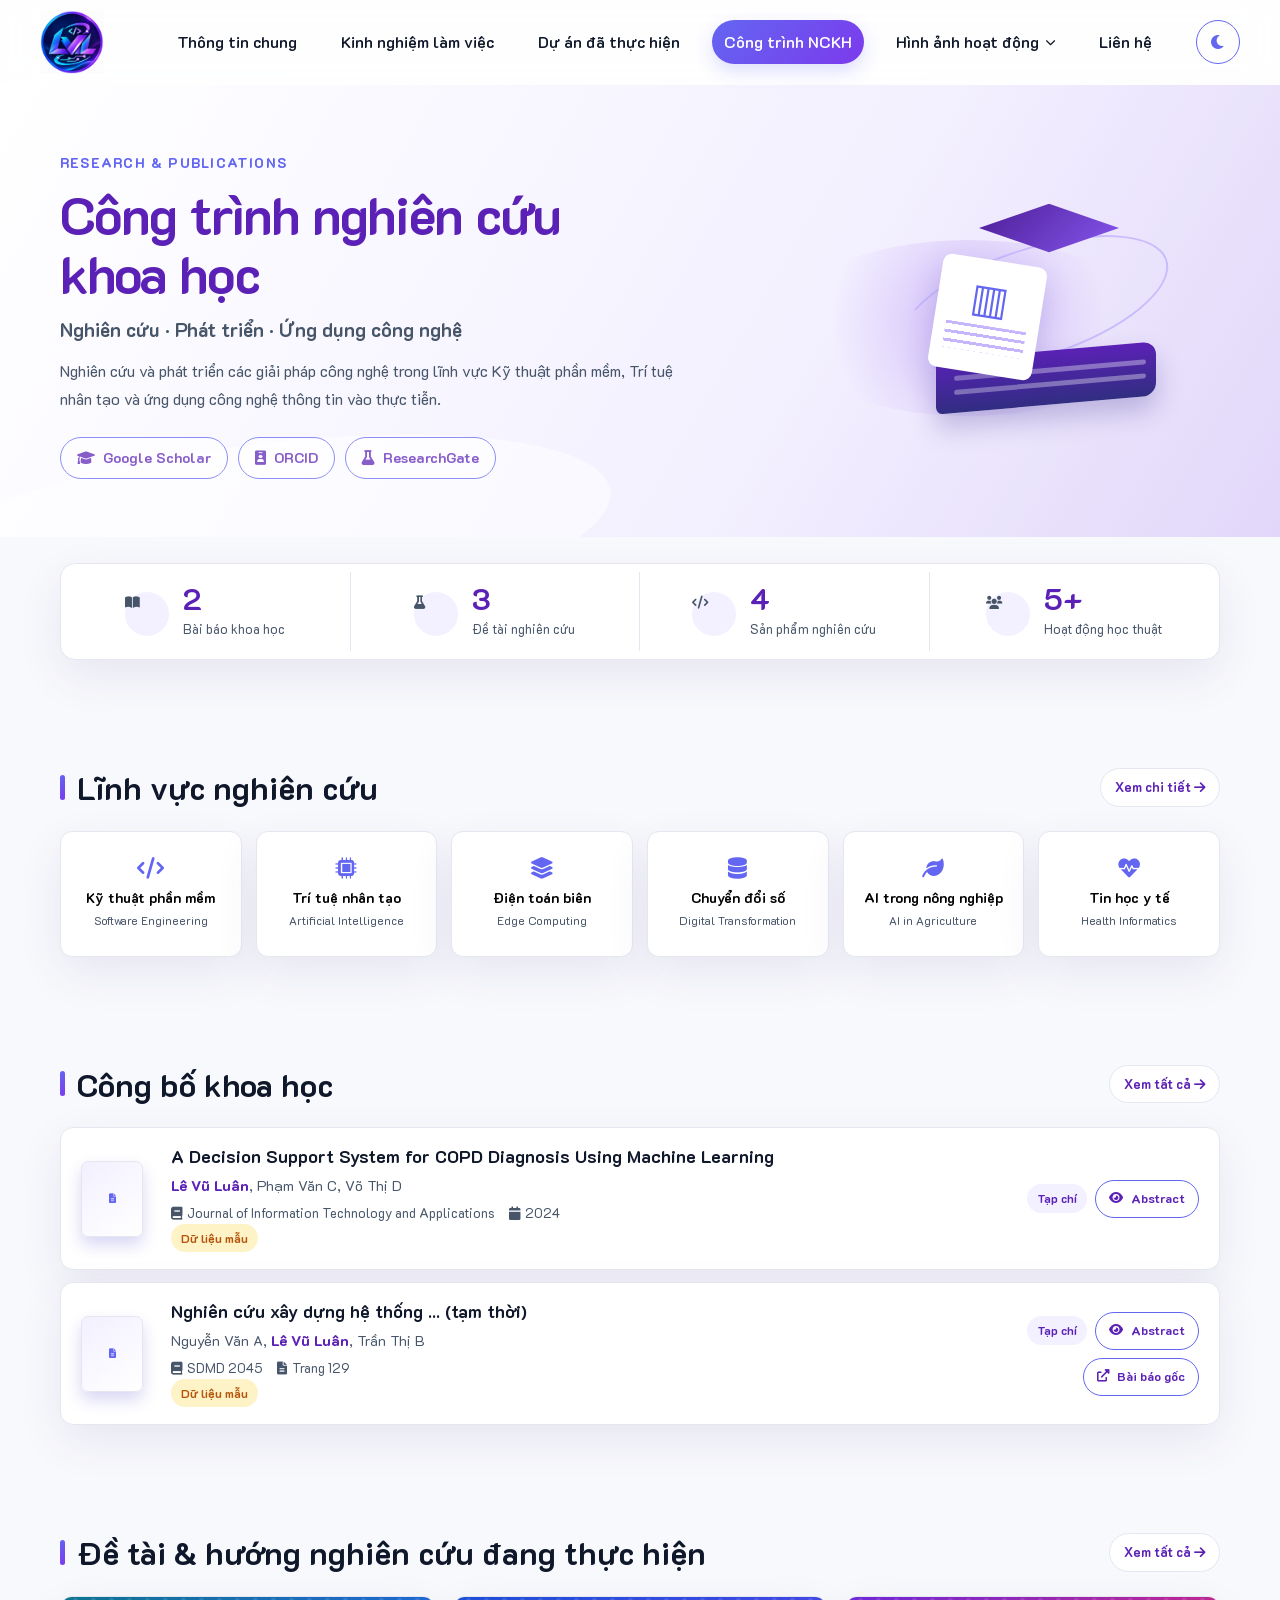
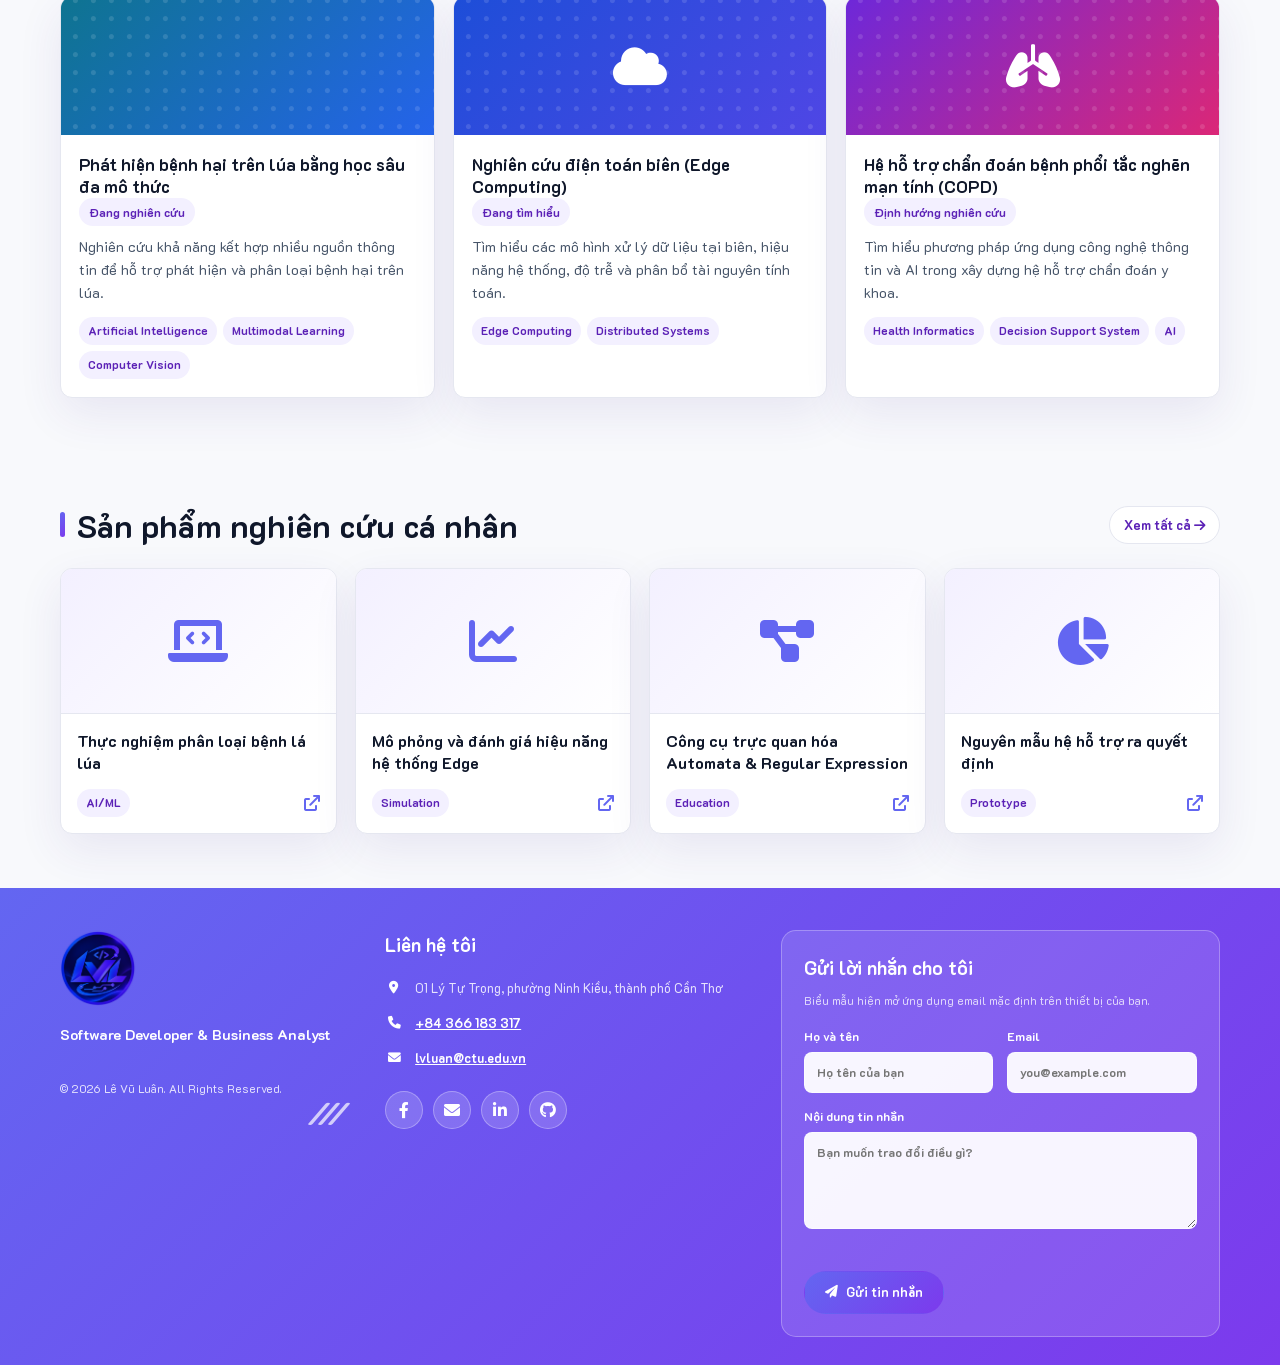
==== research.html @ c4a7fb81 "Add cong trinh NCKH page" ====
<!doctype html>
<html lang="vi">
  <head>
    <meta charset="UTF-8" />
    <meta name="viewport" content="width=device-width, initial-scale=1.0" />
    <meta name="description" content="Giới thiệu các công trình nghiên cứu khoa học, bài báo, đề tài và sản phẩm nghiên cứu cá nhân của Lê Vũ Luân trong lĩnh vực Kỹ thuật phần mềm, Trí tuệ nhân tạo và Công nghệ thông tin." />
    <meta name="theme-color" content="#6366f1" />
    <meta property="og:title" content="Công trình nghiên cứu khoa học | Lê Vũ Luân" />
    <meta property="og:description" content="Research & Publications của Lê Vũ Luân." />
    <meta property="og:type" content="website" />
    <meta property="og:image" content="./assets/img/logo.png" />
    <title>Công trình nghiên cứu khoa học | Lê Vũ Luân</title>
    <link rel="icon" type="image/png" href="./assets/img/logo.png" />
    <link rel="preconnect" href="https://cdnjs.cloudflare.com" />
    <link href="https://cdnjs.cloudflare.com/ajax/libs/font-awesome/6.0.0/css/all.min.css" rel="stylesheet" />
    <link rel="stylesheet" href="./assets/css/style.css" />
    <link rel="stylesheet" href="./assets/css/research.css" />
    <script>try{const t=localStorage.getItem('portfolio-theme');if(t)document.documentElement.dataset.theme=t;}catch(e){}</script>
  </head>
  <body class="research-page">
    <header class="site-header" id="siteHeader">
      <nav class="nav-container" aria-label="Điều hướng chính">
        <a class="brand" href="./index.html#home" aria-label="Về trang chủ"><img class="brand-logo" src="./assets/img/logo.png" alt="Lê Vũ Luân" /></a>
        <button class="nav-toggle" id="navToggle" type="button" aria-label="Mở menu" aria-expanded="false" aria-controls="navLinks"><span></span><span></span><span></span></button>
        <ul class="nav-links" id="navLinks">
          <li><a href="./index.html#about">Thông tin chung</a></li>
          <li><a href="./index.html#experience">Kinh nghiệm làm việc</a></li>
          <li><a href="./index.html#projects">Dự án đã thực hiện</a></li>
          <li><a class="active" href="./research.html" aria-current="page">Công trình NCKH</a></li>
          <li class="nav-dropdown"><button class="dropdown-toggle" id="dropdownToggle" type="button" aria-expanded="false" aria-haspopup="true">Hình ảnh hoạt động <i class="fas fa-chevron-down" aria-hidden="true"></i></button><ul class="dropdown-menu" aria-label="Nhóm hình ảnh"><li><a href="./index.html#activities">Công việc</a></li><li><a href="./index.html#activities">Hoạt động khác</a></li></ul></li>
          <li><a href="./index.html#contact">Liên hệ</a></li>
        </ul>
        <button class="theme-toggle" id="themeToggle" type="button" aria-label="Chuyển sang giao diện tối" aria-pressed="false"><i class="fas fa-moon" aria-hidden="true"></i></button>
      </nav>
    </header>

    <main class="research-main">
      <section class="research-hero" aria-labelledby="research-title"><div class="container research-hero-grid"><div class="research-hero-copy research-reveal"><p class="research-eyebrow">RESEARCH &amp; PUBLICATIONS</p><h1 id="research-title">Công trình nghiên cứu khoa học</h1><p class="research-subtitle">Nghiên cứu · Phát triển · Ứng dụng công nghệ</p><p class="research-intro">Nghiên cứu và phát triển các giải pháp công nghệ trong lĩnh vực Kỹ thuật phần mềm, Trí tuệ nhân tạo và ứng dụng công nghệ thông tin vào thực tiễn.</p><div class="academic-links" id="academicLinks" aria-label="Hồ sơ học thuật"></div></div><div class="research-hero-art research-reveal" aria-label="Minh họa nghiên cứu khoa học"><div class="academic-art" aria-hidden="true"><span class="art-glow"></span><span class="art-cap"></span><span class="art-book"></span><span class="art-paper"></span></div></div></div></section>

      <section class="research-section compact" aria-label="Thống kê nghiên cứu"><div class="container"><div class="research-stats" id="researchStats"></div></div></section>

      <section class="research-section" aria-labelledby="interests-title"><div class="container"><div class="research-section-heading"><h2 id="interests-title">Lĩnh vực nghiên cứu</h2><button class="section-action" type="button" data-open-interests>Xem chi tiết <i class="fas fa-arrow-right" aria-hidden="true"></i></button></div><div class="interest-grid" id="interestGrid"></div></div></section>

      <section class="research-section" aria-labelledby="publications-title"><div class="container"><div class="research-section-heading"><h2 id="publications-title">Công bố khoa học</h2><span class="section-action">Xem tất cả <i class="fas fa-arrow-right" aria-hidden="true"></i></span></div><div class="publication-list" id="publicationList"></div></div></section>

      <section class="research-section" aria-labelledby="research-projects-title"><div class="container"><div class="research-section-heading"><h2 id="research-projects-title">Đề tài &amp; hướng nghiên cứu đang thực hiện</h2><span class="section-action">Xem tất cả <i class="fas fa-arrow-right" aria-hidden="true"></i></span></div><div class="research-project-grid" id="researchProjectGrid"></div></div></section>

      <section class="research-section" aria-labelledby="research-products-title"><div class="container"><div class="research-section-heading"><h2 id="research-products-title">Sản phẩm nghiên cứu cá nhân</h2><span class="section-action">Xem tất cả <i class="fas fa-arrow-right" aria-hidden="true"></i></span></div><div class="research-product-grid" id="researchProductGrid"></div></div></section>
    </main>

    <footer class="site-footer research-footer" id="contact" aria-labelledby="contact-title"><div class="container"><div class="footer-grid"><div class="footer-brand-column"><a class="brand brand-footer" href="./index.html#home" aria-label="Về trang chủ"><img class="brand-logo" src="./assets/img/logo.png" alt="Lê Vũ Luân" /></a><p class="footer-intro">Software Developer &amp; Business Analyst</p><p class="footer-copy">© <span id="currentYear"></span> Lê Vũ Luân. All Rights Reserved.</p><span class="footer-mark" aria-hidden="true">///</span></div><div class="footer-contact-column"><h2 id="contact-title">Liên hệ tôi</h2><div class="contact-line"><i class="fas fa-location-dot" aria-hidden="true"></i><span>01 Lý Tự Trọng, phường Ninh Kiều, thành phố Cần Thơ</span></div><div class="contact-line"><i class="fas fa-phone" aria-hidden="true"></i><a href="tel:+84366183317">+84 366 183 317</a></div><div class="contact-line"><i class="fas fa-envelope" aria-hidden="true"></i><a href="mailto:lvluan@ctu.edu.vn">lvluan@ctu.edu.vn</a></div><div class="social-links" aria-label="Mạng xã hội"><a href="https://www.facebook.com/vuluan652024" class="social-link" target="_blank" rel="noopener noreferrer" aria-label="Facebook"><i class="fab fa-facebook-f" aria-hidden="true"></i></a><a href="mailto:lvluan@ctu.edu.vn" class="social-link" aria-label="Email"><i class="fas fa-envelope" aria-hidden="true"></i></a><a href="https://www.linkedin.com/in/ken-l-ab175b185/" class="social-link" target="_blank" rel="noopener noreferrer" aria-label="LinkedIn"><i class="fab fa-linkedin-in" aria-hidden="true"></i></a><a href="https://github.com/LVLuan6594" class="social-link" target="_blank" rel="noopener noreferrer" aria-label="GitHub"><i class="fab fa-github" aria-hidden="true"></i></a></div></div><form class="contact-form footer-form" id="contactForm" novalidate><h2>Gửi lời nhắn cho tôi</h2><p class="form-note">Biểu mẫu hiện mở ứng dụng email mặc định trên thiết bị của bạn.</p><div class="form-grid"><label><span>Họ và tên</span><input type="text" id="name" name="name" autocomplete="name" required placeholder="Họ tên của bạn" /></label><label><span>Email</span><input type="email" id="email" name="email" autocomplete="email" required placeholder="you@example.com" /></label></div><label><span>Nội dung tin nhắn</span><textarea id="message" name="message" rows="4" required placeholder="Bạn muốn trao đổi điều gì?"></textarea></label><p class="form-error" id="formError" role="alert" aria-live="polite"></p><button class="button button-primary" type="submit"><i class="fas fa-paper-plane" aria-hidden="true"></i> Gửi tin nhắn</button></form></div></div></footer>
    <button class="back-to-top" id="backToTop" type="button" aria-label="Về đầu trang"><i class="fas fa-arrow-up" aria-hidden="true"></i></button>
    <div class="research-modal" id="researchModal" role="dialog" aria-modal="true" aria-labelledby="modalTitle" aria-hidden="true"><div class="research-modal-dialog"><button class="research-modal-close" id="modalClose" type="button" aria-label="Đóng"><i class="fas fa-xmark" aria-hidden="true"></i></button><h2 id="modalTitle"></h2><div class="research-modal-content" id="modalContent"></div></div></div>
    <script src="./assets/javascript/research-data.js"></script>
    <script src="./assets/javascript/research.js"></script>
  </body>
</html>
---- assets/css/style.css ----
@import url('https://fonts.googleapis.com/css2?family=K2D:wght@400;500;600;700;800&display=swap');
:root{--primary:#6366f1;--purple:#7c3aed;--deep:#5b21b6;--text:#0f172a;--muted:#475569;--bg:#f8f9fc;--surface:#fff;--soft:#f3f0ff;--border:#e5e7f0;--gradient:linear-gradient(135deg,#6366f1 0%,#7c3aed 100%);--shadow:0 16px 45px rgba(63,48,145,.09);--header-bg:rgba(255,255,255,.86)}
[data-theme=dark]{--text:#eef2ff;--muted:#cbd5e1;--bg:#0f172a;--surface:#17213b;--soft:#242252;--border:#334155;--header-bg:rgba(15,23,42,.9);--shadow:0 16px 45px rgba(0,0,0,.24)}
*{box-sizing:border-box;margin:0;padding:0}html{scroll-behavior:smooth}body{font-family:'K2D','Segoe UI',sans-serif;background:var(--bg);color:var(--text);line-height:1.55;overflow-x:hidden;transition:background .3s,color .3s}body.no-scroll{overflow:hidden}a{color:inherit}button,input,textarea{font:inherit}button{cursor:pointer}img{max-width:100%;display:block}.container{width:min(1160px,calc(100% - 48px));margin:auto}.section-shell{padding:66px 0;position:relative}.site-header{position:fixed;inset:0 0 auto;z-index:1000;background:var(--header-bg);backdrop-filter:blur(16px);border-bottom:1px solid transparent;transition:.3s}.site-header.is-scrolled{box-shadow:0 8px 28px rgba(37,31,96,.1);border-color:var(--border)}.nav-container{height:72px;width:min(1280px,calc(100% - 48px));margin:auto;display:flex;align-items:center;justify-content:space-between}.brand{display:flex;align-items:center;gap:9px;text-decoration:none;color:var(--deep);font-weight:800;white-space:nowrap}.brand-mark{display:flex;gap:3px;transform:skew(-26deg)}.brand-mark i{display:block;width:7px;height:18px;background:var(--gradient);border-radius:2px}.brand-mark i:nth-child(2){height:15px}.brand-mark i:nth-child(3){height:12px}.nav-links{display:flex;align-items:center;gap:8px;list-style:none}.nav-links a,.dropdown-toggle{display:inline-flex;align-items:center;gap:7px;border:0;background:transparent;color:var(--text);text-decoration:none;font-size:.78rem;font-weight:600;padding:10px 13px;border-radius:999px;transition:.25s}.nav-links a:hover,.nav-links a.active,.dropdown-toggle:hover,.nav-dropdown.is-open .dropdown-toggle{color:#fff;background:var(--gradient);box-shadow:0 7px 18px rgba(99,102,241,.22)}.dropdown-toggle i{font-size:.65rem;transition:transform .25s}.nav-dropdown{position:relative}.nav-dropdown.is-open .dropdown-toggle i{transform:rotate(180deg)}.dropdown-menu{position:absolute;right:0;top:calc(100% + 10px);min-width:190px;padding:8px;list-style:none;background:var(--surface);border:1px solid var(--border);border-radius:14px;box-shadow:var(--shadow);opacity:0;visibility:hidden;transform:translateY(-6px);transition:.2s}.nav-dropdown.is-open .dropdown-menu{opacity:1;visibility:visible;transform:none}.dropdown-menu button{width:100%;border:0;background:transparent;color:var(--text);padding:9px 10px;text-align:left;border-radius:9px;font-size:.8rem}.dropdown-menu button:hover{background:var(--soft);color:var(--deep)}.dropdown-menu i{width:18px;color:var(--primary)}.theme-toggle,.nav-toggle{border:0;background:transparent;color:var(--primary)}.theme-toggle{width:34px;height:34px;border:1px solid var(--primary);border-radius:50%;margin-left:8px}.nav-toggle{display:none;width:42px;height:42px}.nav-toggle span{display:block;width:24px;height:2px;background:var(--primary);margin:5px auto;border-radius:4px}
.scroll-progress{position:fixed;top:0;left:0;height:3px;width:0;background:var(--gradient);z-index:1100}.hero{min-height:650px;padding-top:150px;padding-bottom:85px;overflow:hidden;background:linear-gradient(180deg,var(--surface),var(--bg))}.hero:after{content:'';position:absolute;left:-5%;bottom:-110px;width:65%;height:200px;background:var(--soft);border-radius:50%;transform:rotate(-7deg);opacity:.75}.hero-grid{display:grid;grid-template-columns:1.15fr .9fr 1fr;gap:38px;align-items:center;position:relative;z-index:1}.eyebrow{color:var(--primary);font-size:.72rem;letter-spacing:.1em;font-weight:800;margin-bottom:12px}.hero h1{font-size:clamp(2.5rem,5vw,4.2rem);line-height:1.05;letter-spacing:-.04em;background:var(--gradient);-webkit-background-clip:text;background-clip:text;color:transparent}.hero-role{font-size:clamp(1.15rem,2vw,1.55rem);font-weight:700;margin:12px 0 13px}.hero-role span{color:var(--primary)}.hero-description{color:var(--muted);max-width:490px;font-size:.96rem}.hero-actions{display:flex;gap:12px;flex-wrap:wrap;margin-top:25px}.button{display:inline-flex;align-items:center;justify-content:center;gap:8px;border:1px solid transparent;border-radius:999px;padding:11px 20px;text-decoration:none;font-weight:700;font-size:.8rem;transition:.25s}.button:hover{transform:translateY(-2px);box-shadow:0 10px 24px rgba(99,102,241,.2)}.button-primary{background:var(--gradient);color:#fff}.button-secondary{background:var(--surface);border-color:var(--primary);color:var(--deep)}.button-small{padding:8px 15px;font-size:.75rem}.hero-portrait{width:300px;height:300px;justify-self:center;position:relative;display:grid;place-items:center}.profile-img{width:235px;height:235px;border-radius:50%;object-fit:cover;border:6px solid var(--surface);box-shadow:0 0 0 3px var(--primary),0 0 0 11px rgba(124,58,237,.18),0 22px 40px rgba(70,49,173,.2);position:relative;z-index:2}.portrait-orbit{position:absolute;border:1px solid var(--primary);border-radius:50%;transform:rotate(-25deg)}.orbit-one{width:280px;height:225px}.orbit-two{width:322px;height:280px;border-color:rgba(124,58,237,.35);transform:rotate(28deg)}.portrait-dot{position:absolute;width:8px;height:8px;background:var(--primary);border-radius:50%;z-index:3}.dot-one{top:23px;left:53px}.dot-two{right:19px;bottom:61px;background:var(--purple)}.hero-focus{padding-left:12px}.check-list{list-style:none;display:grid;gap:12px}.check-list li{font-size:.88rem;font-weight:600;display:flex;align-items:center;gap:11px}.check-list li:before{content:'✓';display:grid;place-items:center;width:18px;height:18px;border-radius:50%;background:var(--soft);color:var(--primary);font-weight:800}.hero-decoration{position:absolute;border-radius:50%;background:radial-gradient(var(--primary) 1px,transparent 2px);background-size:10px 10px;opacity:.25;width:80px;height:80px}.hero-decoration-one{right:7%;top:135px}.hero-decoration-two{left:3%;bottom:90px;width:56px;height:56px}
.section-heading{display:flex;align-items:center;gap:12px;margin-bottom:28px}.section-heading h2{font-size:clamp(1.45rem,3vw,2rem);line-height:1.15;color:var(--deep);white-space:nowrap}.section-icon{display:grid;place-items:center;flex:none;width:32px;height:32px;border-radius:9px;background:var(--gradient);color:#fff}.heading-line{height:1px;background:linear-gradient(90deg,var(--primary),transparent);flex:1;margin-left:4px}.about-grid{display:grid;grid-template-columns:.9fr 1.4fr;gap:46px;align-items:center}.about-copy{color:var(--muted);font-size:.9rem}.about-copy p:first-child{text-align:justify}.update-note{color:var(--muted);font-size:.75rem;margin-top:16px}.update-note i{color:var(--primary);margin-right:5px}.info-cards{display:grid;grid-template-columns:repeat(4,1fr);gap:12px}.info-card{min-height:160px;padding:21px 12px;text-align:center;background:var(--surface);border:1px solid var(--border);border-radius:13px;box-shadow:var(--shadow);transition:.25s}.info-card:hover,.project-card:hover{transform:translateY(-5px);box-shadow:0 20px 40px rgba(69,55,159,.15)}.info-card>i{color:var(--primary);font-size:1.5rem;margin-bottom:10px}.info-card h3{font-size:.88rem;margin-bottom:8px}.info-card p{font-size:.72rem;color:var(--muted);line-height:1.55}.info-card small{font-size:.68rem}
.experience-list{position:relative;display:grid;gap:20px}.experience-list:before{content:'';position:absolute;left:calc(28% + 15px);top:16px;bottom:16px;width:2px;background:var(--gradient)}.experience-item{display:grid;grid-template-columns:28% 32px 1fr;align-items:start;gap:0;position:relative}.experience-item time{font-size:.78rem;font-weight:800;color:var(--primary);padding-top:15px;text-align:right;padding-right:23px}.timeline-dot{width:14px;height:14px;background:var(--gradient);border:3px solid var(--surface);outline:2px solid var(--primary);border-radius:50%;margin:14px auto;z-index:1}.experience-card{background:var(--surface);border:1px solid var(--border);border-radius:13px;padding:16px 20px;box-shadow:var(--shadow)}.experience-card h3{font-size:1rem;margin-bottom:3px}.role-label{color:var(--primary);font-size:.75rem;font-style:italic;margin-bottom:8px}.experience-card ul{padding-left:18px;color:var(--muted);font-size:.78rem}.experience-card li+li{margin-top:3px}
.projects-grid{display:grid;grid-template-columns:repeat(3,1fr);gap:20px}.project-card{display:flex;flex-direction:column;background:var(--surface);border:1px solid var(--border);border-radius:14px;overflow:hidden;box-shadow:var(--shadow);transition:.25s}.project-visual{height:145px;display:flex;align-items:center;justify-content:center;gap:10px;color:#fff;font-weight:800;font-size:1.15rem;position:relative;overflow:hidden}.project-visual:after{content:'';position:absolute;inset:0;background:repeating-linear-gradient(135deg,transparent 0 16px,rgba(255,255,255,.1) 17px 18px)}.project-visual i,.project-visual span{z-index:1}.project-visual i{font-size:2.2rem}.visual-a{background:linear-gradient(120deg,#0e7490,#2563eb)}.visual-b{background:linear-gradient(120deg,#1d4ed8,#7c3aed)}.visual-c{background:linear-gradient(120deg,#3f6212,#16a34a)}.project-body{padding:16px;display:flex;flex-direction:column;flex:1}.project-status{font-size:.58rem;color:var(--primary);font-weight:800;letter-spacing:.05em}.project-body h3{font-size:1rem;margin:5px 0}.project-body p{font-size:.76rem;color:var(--muted);min-height:58px}.tags{display:flex;flex-wrap:wrap;gap:6px;margin:12px 0}.tags span{background:var(--soft);color:var(--deep);border-radius:999px;padding:4px 9px;font-size:.63rem;font-weight:700}.project-actions{margin-top:auto}.project-actions:empty{display:none}
.gallery-tabs{display:flex;justify-content:center;gap:10px;margin-bottom:24px}.gallery-tab{border:1px solid var(--border);border-radius:999px;background:var(--surface);color:var(--deep);font-size:.78rem;font-weight:700;padding:9px 24px;transition:.25s}.gallery-tab.is-active{background:var(--gradient);color:#fff;border-color:transparent;box-shadow:0 8px 18px rgba(99,102,241,.2)}.gallery-panel{position:relative;overflow:hidden;padding:0 40px}.gallery-track{display:grid;grid-template-columns:repeat(3,1fr);gap:16px;transition:transform .35s}.gallery-card{padding:0;overflow:hidden;border:1px solid var(--border);background:var(--surface);border-radius:13px;box-shadow:var(--shadow);text-align:left;position:relative}.gallery-card img{width:100%;height:195px;object-fit:cover;transition:.3s}.gallery-card:hover img{transform:scale(1.04)}.gallery-card span{display:block;padding:8px 11px;color:var(--muted);font-size:.68rem}.gallery-arrow,.lightbox-prev,.lightbox-next{position:absolute;width:34px;height:34px;border:1px solid var(--border);border-radius:50%;background:var(--surface);color:var(--primary);box-shadow:var(--shadow);z-index:2}.gallery-arrow:disabled{opacity:.35;cursor:not-allowed}.gallery-prev{left:0;top:calc(50% - 17px)}.gallery-next{right:0;top:calc(50% - 17px)}.gallery-empty{grid-column:1/-1;text-align:center;padding:46px 15px;background:var(--surface);border:1px dashed var(--border);border-radius:14px;color:var(--muted)}.gallery-empty i{font-size:2rem;color:var(--primary);margin-bottom:8px}.gallery-empty p{font-weight:700}.gallery-note{text-align:center}
.contact-grid{display:grid;grid-template-columns:1fr 1.1fr;gap:30px}.contact-info,.contact-form{padding:25px;border:1px solid var(--border);border-radius:15px;background:var(--surface);box-shadow:var(--shadow)}.contact-info{background:linear-gradient(135deg,var(--surface),var(--soft))}.contact-info h3,.contact-form h3{font-size:1.1rem;margin-bottom:18px}.contact-line{display:flex;align-items:flex-start;gap:12px;color:var(--muted);font-size:.8rem;margin:14px 0}.contact-line i{color:var(--primary);width:18px;text-align:center;margin-top:3px}.contact-line a{color:var(--deep);font-weight:700}.social-links{display:flex;gap:10px;margin-top:24px}.social-link{display:grid;place-items:center;width:38px;height:38px;border-radius:50%;background:var(--gradient);color:#fff;text-decoration:none;transition:.25s}.social-link:hover{transform:translateY(-3px)}.form-note{color:var(--muted);font-size:.72rem;margin-top:-10px;margin-bottom:17px}.form-grid{display:grid;grid-template-columns:1fr 1fr;gap:14px}.contact-form label{display:block;color:var(--text);font-size:.76rem;font-weight:700;margin-bottom:14px}.contact-form label span{display:block;margin-bottom:6px}.contact-form input,.contact-form textarea{width:100%;border:1px solid var(--border);background:var(--bg);color:var(--text);border-radius:8px;padding:10px 12px;outline:none;resize:vertical}.contact-form input:focus,.contact-form textarea:focus{border-color:var(--primary);box-shadow:0 0 0 3px rgba(99,102,241,.12)}.form-error{min-height:20px;color:#dc2626;font-size:.72rem;margin-bottom:3px}.site-footer{background:var(--gradient);color:#fff;padding:18px 0}.footer-content{display:flex;align-items:center;justify-content:space-between;gap:18px;font-size:.72rem}.brand-footer{color:#fff}.brand-footer .brand-mark i{background:#fff}.footer-mark{font-size:1.8rem;font-weight:800;letter-spacing:-7px;transform:skew(-20deg);opacity:.7}.back-to-top{position:fixed;right:22px;bottom:22px;width:42px;height:42px;border:0;border-radius:50%;background:var(--gradient);color:#fff;box-shadow:var(--shadow);opacity:0;visibility:hidden;transform:translateY(10px);transition:.25s;z-index:800}.back-to-top.is-visible{opacity:1;visibility:visible;transform:none}
.loading-screen{position:fixed;inset:0;display:grid;place-items:center;background:var(--gradient);color:#fff;z-index:2000;transition:opacity .45s,visibility .45s}.loading-screen span{font-size:1.6rem;font-weight:800;letter-spacing:.12em;animation:pulse 1.2s infinite}.loading-screen.is-hidden{opacity:0;visibility:hidden}.lightbox{position:fixed;inset:0;z-index:1500;background:rgba(6,10,25,.88);display:grid;place-items:center;padding:35px}.lightbox[hidden]{display:none}.lightbox figure{max-width:min(900px,90vw);max-height:90vh;text-align:center}.lightbox img{max-height:78vh;width:auto;border-radius:10px;box-shadow:0 18px 55px #000}.lightbox figcaption{color:#fff;font-size:.8rem;padding-top:12px}.lightbox-close,.lightbox-prev,.lightbox-next{position:fixed;background:rgba(255,255,255,.13);border-color:rgba(255,255,255,.3);color:#fff}.lightbox-close{right:24px;top:20px;width:42px;height:42px;border-radius:50%}.lightbox-prev{left:24px;top:50%}.lightbox-next{right:24px;top:50%}
.reveal{opacity:0;transform:translateY(18px);transition:opacity .65s,transform .65s}.reveal.is-visible{opacity:1;transform:none}.reveal-delay{transition-delay:.12s}.reveal-delay-two{transition-delay:.22s}@keyframes pulse{50%{opacity:.45}}
@media(max-width:1000px){.nav-links a,.dropdown-toggle{font-size:.68rem;padding:8px}.hero-grid{grid-template-columns:1fr 1fr}.hero-focus{grid-column:1/-1;justify-self:center}.hero-portrait{grid-column:2;grid-row:1/3}.hero-copy{grid-column:1}.about-grid{gap:25px}.info-cards{grid-template-columns:repeat(2,1fr)}}
@media(max-width:760px){.container,.nav-container{width:min(100% - 32px,560px)}.section-shell{padding:48px 0}.nav-container{height:64px}.nav-toggle{display:block}.nav-links{position:absolute;top:64px;left:16px;right:16px;display:none;align-items:stretch;flex-direction:column;gap:4px;padding:12px;background:var(--surface);border:1px solid var(--border);border-radius:14px;box-shadow:var(--shadow)}.nav-links.is-open{display:flex}.nav-links a,.dropdown-toggle{width:100%;justify-content:space-between;padding:12px 14px}.theme-toggle{align-self:flex-start;margin:5px 0 2px 10px}.dropdown-menu{position:static;display:none;margin:3px 0 5px;box-shadow:none}.nav-dropdown.is-open .dropdown-menu{display:block}.hero{min-height:auto;padding-top:112px;padding-bottom:64px}.hero-grid{display:flex;flex-direction:column;gap:30px;text-align:left}.hero-copy{order:1}.hero-portrait{order:2;width:250px;height:250px}.hero-focus{order:3;align-self:stretch;padding-left:0}.profile-img{width:190px;height:190px}.orbit-one{width:225px;height:180px}.orbit-two{width:255px;height:220px}.hero-actions{justify-content:flex-start}.about-grid,.contact-grid{grid-template-columns:1fr}.about-copy p:first-child{text-align:left}.section-heading{gap:8px}.section-heading h2{white-space:normal}.experience-list:before{left:8px}.experience-item{grid-template-columns:25px 1fr;gap:12px}.experience-item time{grid-column:2;grid-row:1;text-align:left;padding:0;font-size:.75rem}.timeline-dot{grid-column:1;grid-row:1/3;margin:5px 0 0;width:16px;height:16px}.experience-card{grid-column:2;grid-row:2}.projects-grid{grid-template-columns:1fr}.gallery-panel{padding:0 30px}.gallery-track{grid-template-columns:1fr}.gallery-card{display:none}.gallery-card.is-current{display:block}.gallery-card img{height:215px}.form-grid{grid-template-columns:1fr}.footer-content{flex-direction:column;text-align:center;gap:8px}.footer-mark{display:none}.back-to-top{right:15px;bottom:15px}}
@media(max-width:390px){.hero h1{font-size:2.35rem}.hero-actions .button{width:100%}.info-cards{gap:8px}.info-card{min-height:145px;padding:16px 8px}.gallery-tabs{gap:5px}.gallery-tab{padding:8px 12px;font-size:.69rem}}
@media(prefers-reduced-motion:reduce){*,*:before,*:after{scroll-behavior:auto!important;animation-duration:.01ms!important;transition-duration:.01ms!important}.reveal{opacity:1;transform:none}}
.brand-logo{display:block;width:56px;height:56px;object-fit:contain}
.brand-footer .brand-logo{filter:none;mix-blend-mode:multiply;border-radius:50%}
.brand-footer{align-self:flex-start}
.site-footer{padding:42px 0 28px;background:var(--gradient);color:#fff}
.project-image-preview img{position:absolute;inset:0;width:100%;height:100%;object-fit:cover}.project-image-preview:before{content:'';position:absolute;inset:0;background:linear-gradient(90deg,rgba(15,23,42,.62),rgba(15,23,42,.08));z-index:1}.project-image-preview span{position:relative;z-index:2}.project-status-live{color:#16a34a}.project-card[data-project="lam-gia-phat"] .project-body h3{min-height:48px}.project-card[data-project="lam-gia-phat"] .project-role{min-height:0;margin:2px 0 8px;color:var(--primary);font-size:.74rem;font-weight:700}
.footer-grid{display:grid;grid-template-columns:.8fr 1fr 1.25fr;gap:44px;align-items:start}
.footer-brand-column{position:relative;min-height:210px}.footer-brand-column .brand-footer{margin-bottom:18px}.footer-brand-column .brand-logo{width:76px;height:76px}.footer-intro{font-size:.9rem;font-weight:700;margin-bottom:34px}.footer-copy{font-size:.72rem;color:rgba(255,255,255,.82)}.footer-brand-column .footer-mark{position:absolute;right:0;bottom:4px;color:#fff}
.footer-contact-column h2,.footer-form h2{font-size:1.18rem;margin-bottom:20px;color:#fff}.site-footer .contact-line{color:rgba(255,255,255,.84);margin:15px 0}.site-footer .contact-line i{color:#fff}.site-footer .contact-line a{color:#fff}.site-footer .social-links{margin-top:22px}.site-footer .social-link{background:rgba(255,255,255,.16);border:1px solid rgba(255,255,255,.3)}.site-footer .contact-form{padding:22px;background:rgba(255,255,255,.12);border:1px solid rgba(255,255,255,.28);box-shadow:none}.site-footer .form-note{color:rgba(255,255,255,.76)}.site-footer .contact-form label{color:#fff}.site-footer .contact-form input,.site-footer .contact-form textarea{background:rgba(255,255,255,.94);color:#0f172a;border-color:rgba(255,255,255,.55)}.site-footer .form-error{color:#ffe4e6}
/* Header alignment refinement */
.site-header .nav-container{width:min(1360px,calc(100% - 40px));min-height:84px;height:84px;padding:0 20px;gap:28px}
.site-header .brand-logo{width:64px;height:64px;flex:0 0 64px}
.site-header .nav-links{margin-left:auto;gap:20px;align-items:center}
.site-header .nav-links a,.site-header .dropdown-toggle{font-size:1rem;font-weight:600;padding:10px 12px;white-space:nowrap}
.site-header .theme-toggle{width:44px;height:44px;margin-left:4px;flex:0 0 44px;font-size:1rem}

@media(max-width:1100px){
  .site-header .nav-container{min-height:76px;height:76px}
  .site-header .nav-toggle{display:block;flex:0 0 42px}
  .site-header .nav-links{position:absolute;top:76px;left:20px;right:20px;display:none;align-items:stretch;flex-direction:column;gap:4px;margin:0;padding:12px;background:var(--surface);border:1px solid var(--border);border-radius:14px;box-shadow:var(--shadow)}
  .site-header .nav-links.is-open{display:flex}
  .site-header .nav-links a,.site-header .dropdown-toggle{width:100%;justify-content:space-between;padding:12px 14px}
  .site-header .dropdown-menu{position:static;display:none;margin:3px 0 5px;box-shadow:none}
  .site-header .nav-dropdown.is-open .dropdown-menu{display:block}
  .site-header .theme-toggle{align-self:auto;margin-left:12px}
}

@media(max-width:760px){
  .site-header .nav-container{width:calc(100% - 32px);min-height:72px;height:72px;padding:0 8px}
  .site-header .brand-logo{width:54px;height:54px;flex-basis:54px}
  .site-header .nav-links{top:72px;left:16px;right:16px}
  .gallery-card{display:block}
  .footer-grid{grid-template-columns:1fr;gap:28px}.footer-brand-column{min-height:0}.footer-brand-column .footer-mark{display:none}.footer-intro{margin-bottom:18px}.footer-form .form-grid{grid-template-columns:1fr}
}
---- assets/css/research.css ----
/* Research page - reuses the brand variables from style.css. */
.research-page{background:var(--bg);min-height:100vh}.research-main{padding-top:84px}.research-hero{position:relative;overflow:hidden;padding:68px 0 58px;background:linear-gradient(120deg,var(--surface) 0%,var(--soft) 62%,rgba(124,58,237,.18) 100%)}.research-hero:after{content:'';position:absolute;width:58%;height:190px;left:-10%;bottom:-100px;border-radius:50%;background:rgba(255,255,255,.48);transform:rotate(-8deg)}.research-hero-grid{display:grid;grid-template-columns:1.1fr .9fr;gap:40px;align-items:center;position:relative;z-index:1}.research-eyebrow{color:var(--primary);font-size:.85rem;font-weight:800;letter-spacing:.09em;margin-bottom:12px}.research-hero h1{max-width:720px;font-size:clamp(2.3rem,4.2vw,3.3rem);line-height:1.12;color:var(--deep);letter-spacing:-.035em}.research-subtitle{margin:12px 0;color:var(--muted);font-size:clamp(1rem,1.7vw,1.2rem);font-weight:700}.research-intro{max-width:650px;color:var(--muted);font-size:1rem;line-height:1.75}.academic-links{display:flex;flex-wrap:wrap;gap:10px;margin-top:24px}.academic-link{display:inline-flex;align-items:center;gap:8px;min-height:42px;padding:9px 16px;border:1px solid var(--primary);border-radius:999px;color:var(--deep);background:rgba(255,255,255,.72);font-size:.9rem;font-weight:700;text-decoration:none;transition:.25s}.academic-link:hover{color:#fff;background:var(--gradient);transform:translateY(-2px)}.academic-link.is-disabled{opacity:.72;cursor:not-allowed}.academic-link.is-disabled:hover{color:var(--deep);background:rgba(255,255,255,.72);transform:none}.research-hero-art{min-height:260px;display:grid;place-items:center;position:relative}.academic-art{width:min(420px,100%);height:240px;position:relative}.academic-art:before{content:'';position:absolute;inset:44px 20px 20px;border-radius:50%;background:radial-gradient(circle at 50% 45%,rgba(124,58,237,.25),transparent 64%)}.art-book{position:absolute;right:22px;bottom:31px;width:220px;height:54px;border-radius:7px 13px 13px 7px;background:linear-gradient(180deg,#5b21b6,#312e81);box-shadow:0 14px 25px rgba(51,38,139,.25);transform:skewY(-5deg)}.art-book:before,.art-book:after{content:'';position:absolute;left:18px;right:10px;height:5px;border-radius:5px;background:rgba(255,255,255,.35)}.art-book:before{top:17px}.art-book:after{top:31px}.art-paper{position:absolute;right:138px;bottom:62px;width:105px;height:114px;padding:17px 12px;border-radius:9px;background:#fff;box-shadow:0 13px 30px rgba(67,45,172,.2);transform:rotate(9deg)}.art-paper:before{content:'▥';display:block;color:var(--primary);font-size:2.5rem;line-height:1;text-align:center}.art-paper:after{content:'';display:block;height:27px;margin-top:9px;background:repeating-linear-gradient(180deg,#c4b5fd 0 3px,transparent 3px 9px)}.art-cap{position:absolute;right:59px;top:8px;width:140px;height:64px;background:linear-gradient(135deg,#4c1d95,#8b5cf6);clip-path:polygon(50% 0,100% 38%,50% 76%,0 38%);filter:drop-shadow(0 10px 8px rgba(55,35,145,.22))}.art-cap:after{content:'';position:absolute;right:20px;top:45px;width:7px;height:35px;background:#facc15;transform:rotate(-22deg)}.art-glow{position:absolute;right:4px;top:52px;width:280px;height:110px;border:2px solid rgba(196,181,253,.85);border-left-color:transparent;border-radius:50%;transform:rotate(-18deg)}.research-section{padding:54px 0}.research-section.compact{padding-top:26px}.research-section-heading{display:flex;align-items:center;gap:12px;margin-bottom:24px}.research-section-heading:before{content:'';width:5px;height:25px;border-radius:5px;background:var(--gradient)}.research-section-heading h2{font-size:clamp(1.55rem,2.5vw,2rem);line-height:1.2;color:var(--text)}.research-section-heading .section-action{margin-left:auto}.section-action{color:var(--deep);font-size:.82rem;font-weight:700;text-decoration:none;border:1px solid var(--border);background:var(--surface);border-radius:999px;padding:8px 14px}.section-action:hover{border-color:var(--primary);color:var(--primary)}.research-stats{display:grid;grid-template-columns:repeat(4,1fr);padding:8px 0;background:var(--surface);border:1px solid var(--border);border-radius:15px;box-shadow:var(--shadow)}.research-stat{display:flex;align-items:center;justify-content:center;gap:14px;min-height:78px;padding:12px 20px;border-right:1px solid var(--border)}.research-stat:last-child{border-right:0}.research-stat-icon{display:grid;place-items:center;width:44px;height:44px;border-radius:50%;background:var(--soft);color:var(--primary);font-size:1.25rem}.research-stat strong{display:block;color:var(--deep);font-size:1.85rem;line-height:1}.research-stat span{display:block;margin-top:5px;color:var(--muted);font-size:.82rem}.interest-grid{display:grid;grid-template-columns:repeat(6,1fr);gap:14px}.interest-card,.research-project-card,.research-product-card{border:1px solid var(--border);background:var(--surface);border-radius:12px;box-shadow:var(--shadow);transition:.25s}.interest-card{min-height:126px;padding:17px 12px;display:flex;flex-direction:column;justify-content:center;align-items:center;text-align:center;cursor:pointer}.interest-card:hover,.research-project-card:hover,.research-product-card:hover{transform:translateY(-4px);box-shadow:0 18px 35px rgba(69,55,159,.14);border-color:rgba(99,102,241,.45)}.interest-card i{color:var(--primary);font-size:1.35rem;margin-bottom:10px}.interest-card h3{font-size:.88rem;line-height:1.3}.interest-card p{color:var(--muted);font-size:.72rem;margin-top:4px}.publication-list{display:grid;gap:12px}.publication-item{display:grid;grid-template-columns:72px minmax(0,1fr) auto;gap:18px;align-items:center;padding:17px 20px;border:1px solid var(--border);border-radius:13px;background:var(--surface);box-shadow:var(--shadow)}.publication-cover{width:62px;height:76px;display:grid;place-items:center;text-align:center;padding:7px;border-radius:7px;background:linear-gradient(145deg,#4338ca,#8b5cf6);color:#fff;font-size:.62rem;font-weight:800;line-height:1.25;box-shadow:0 8px 16px rgba(67,56,202,.2)}.publication-cover.placeholder{background:linear-gradient(145deg,var(--soft),#fff);color:var(--primary);border:1px solid var(--border)}.publication-content h3{font-size:1.1rem;line-height:1.35;color:var(--text)}.publication-authors{margin-top:6px;color:var(--muted);font-size:.9rem}.publication-authors strong{color:var(--deep);font-weight:800}.publication-meta{display:flex;flex-wrap:wrap;gap:8px 14px;margin-top:6px;color:var(--muted);font-size:.82rem}.publication-meta span{display:inline-flex;align-items:center;gap:5px}.publication-actions{display:flex;align-items:center;justify-content:flex-end;flex-wrap:wrap;gap:8px;max-width:250px}.publication-type,.demo-badge,.research-status{display:inline-flex;align-items:center;width:max-content;border-radius:999px;padding:5px 10px;background:var(--soft);color:var(--deep);font-size:.75rem;font-weight:700}.demo-badge{color:#b45309;background:#fef3c7}.publication-actions .button{min-height:38px;padding:8px 13px;font-size:.78rem}.research-project-grid{display:grid;grid-template-columns:repeat(3,1fr);gap:18px}.research-project-card{overflow:hidden;cursor:pointer}.research-project-visual{height:138px;display:grid;place-items:center;color:#fff;font-size:2.7rem;position:relative;background:linear-gradient(135deg,#0e7490,#2563eb)}.research-project-card:nth-child(2) .research-project-visual{background:linear-gradient(135deg,#1d4ed8,#4f46e5)}.research-project-card:nth-child(3) .research-project-visual{background:linear-gradient(135deg,#6d28d9,#db2777)}.research-project-visual:after{content:'';position:absolute;inset:0;background:radial-gradient(circle at 80% 20%,rgba(255,255,255,.25) 0 2px,transparent 3px);background-size:18px 18px;opacity:.5}.research-project-visual i{position:relative;z-index:1}.research-project-body{padding:18px}.research-project-body h3{font-size:1.05rem;line-height:1.35}.research-project-body p{color:var(--muted);font-size:.88rem;line-height:1.6;margin:10px 0 13px}.research-project-fields{display:flex;flex-wrap:wrap;gap:6px}.research-project-fields span,.research-product-tags span{padding:5px 9px;border-radius:999px;background:var(--soft);color:var(--deep);font-size:.72rem;font-weight:700}.research-product-grid{display:grid;grid-template-columns:repeat(4,1fr);gap:18px}.research-product-card{overflow:hidden;cursor:pointer}.research-product-visual{height:145px;display:grid;place-items:center;color:var(--primary);font-size:3rem;background:linear-gradient(135deg,var(--soft),var(--surface));border-bottom:1px solid var(--border)}.research-product-body{padding:16px}.research-product-body h3{font-size:1rem;line-height:1.4;min-height:45px}.research-product-tags{display:flex;align-items:center;justify-content:space-between;gap:8px;margin-top:14px}.research-product-tags i{color:var(--primary)}.research-footer{margin-top:8px}.research-modal{position:fixed;inset:0;z-index:1500;display:grid;place-items:center;padding:22px;background:rgba(7,12,31,.78);opacity:0;visibility:hidden;transition:.25s}.research-modal.is-open{opacity:1;visibility:visible}.research-modal-dialog{width:min(720px,100%);max-height:min(82vh,760px);overflow:auto;padding:28px;border:1px solid var(--border);border-radius:16px;background:var(--surface);box-shadow:0 22px 70px rgba(0,0,0,.28);position:relative;transform:translateY(10px);transition:.25s}.research-modal.is-open .research-modal-dialog{transform:none}.research-modal-close{position:absolute;right:16px;top:15px;width:38px;height:38px;border:1px solid var(--border);border-radius:50%;background:var(--surface);color:var(--primary)}.research-modal-dialog h2{padding-right:45px;color:var(--deep);font-size:1.45rem;line-height:1.3}.research-modal-content{margin-top:18px;color:var(--muted);font-size:.95rem;line-height:1.7}.research-modal-content ul{padding-left:22px;margin-top:8px}.research-modal-content a{color:var(--deep);font-weight:700}.research-modal-content .modal-meta{display:grid;gap:8px;margin-bottom:16px;padding:14px;border-radius:10px;background:var(--soft);color:var(--text)}body.research-modal-open{overflow:hidden}.research-reveal{opacity:0;transform:translateY(14px);transition:opacity .5s,transform .5s}.research-reveal.is-visible{opacity:1;transform:none}.research-empty{padding:24px;text-align:center;color:var(--muted);border:1px dashed var(--border);border-radius:12px}.research-page .site-footer{margin-top:0}.research-page .footer-grid{padding-top:0}.research-page .brand-logo{object-fit:contain}
@media(max-width:1100px){.interest-grid{grid-template-columns:repeat(3,1fr)}.research-product-grid{grid-template-columns:repeat(2,1fr)}.research-hero-grid{gap:24px}.research-page .site-header .nav-links a,.research-page .site-header .dropdown-toggle{font-size:.83rem;padding:8px 7px}.research-page .site-header .nav-links{gap:8px}}
@media(max-width:760px){.research-main{padding-top:72px}.research-hero{padding:48px 0 38px}.research-hero-grid{grid-template-columns:1fr;gap:10px}.research-hero-art{min-height:190px}.academic-art{transform:scale(.82);transform-origin:center}.research-intro{font-size:.95rem}.academic-links{gap:8px}.academic-link{font-size:.82rem;padding:8px 12px}.research-section{padding:40px 0}.research-section-heading{margin-bottom:18px}.research-section-heading h2{font-size:1.55rem}.research-stats{grid-template-columns:repeat(2,1fr)}.research-stat{justify-content:flex-start;padding:12px 15px;border-bottom:1px solid var(--border)}.research-stat:nth-child(2){border-right:0}.research-stat:nth-child(3),.research-stat:nth-child(4){border-bottom:0}.research-stat strong{font-size:1.55rem}.research-stat span{font-size:.74rem}.interest-grid{grid-template-columns:repeat(2,1fr);gap:10px}.interest-card{min-height:112px}.publication-item{grid-template-columns:54px 1fr;gap:13px;padding:15px}.publication-cover{width:54px;height:68px;font-size:.55rem}.publication-content h3{font-size:1rem}.publication-authors{font-size:.82rem}.publication-meta{font-size:.76rem}.publication-actions{grid-column:1/-1;justify-content:flex-start;max-width:none;padding-top:2px}.publication-actions .publication-type{margin-right:auto}.research-project-grid,.research-product-grid{grid-template-columns:1fr}.research-project-visual,.research-product-visual{height:150px}.research-modal{padding:12px}.research-modal-dialog{padding:22px 18px}.research-modal-dialog h2{font-size:1.25rem}.research-modal-content{font-size:.9rem}}
@media(max-width:390px){.research-stat{gap:8px;padding:11px 9px}.research-stat-icon{width:36px;height:36px;font-size:1rem}.research-stat strong{font-size:1.35rem}.research-stat span{font-size:.68rem}.interest-card h3{font-size:.8rem}.academic-link{width:100%;justify-content:center}}
@media(prefers-reduced-motion:reduce){.research-reveal,.research-modal-dialog{transition:none}}
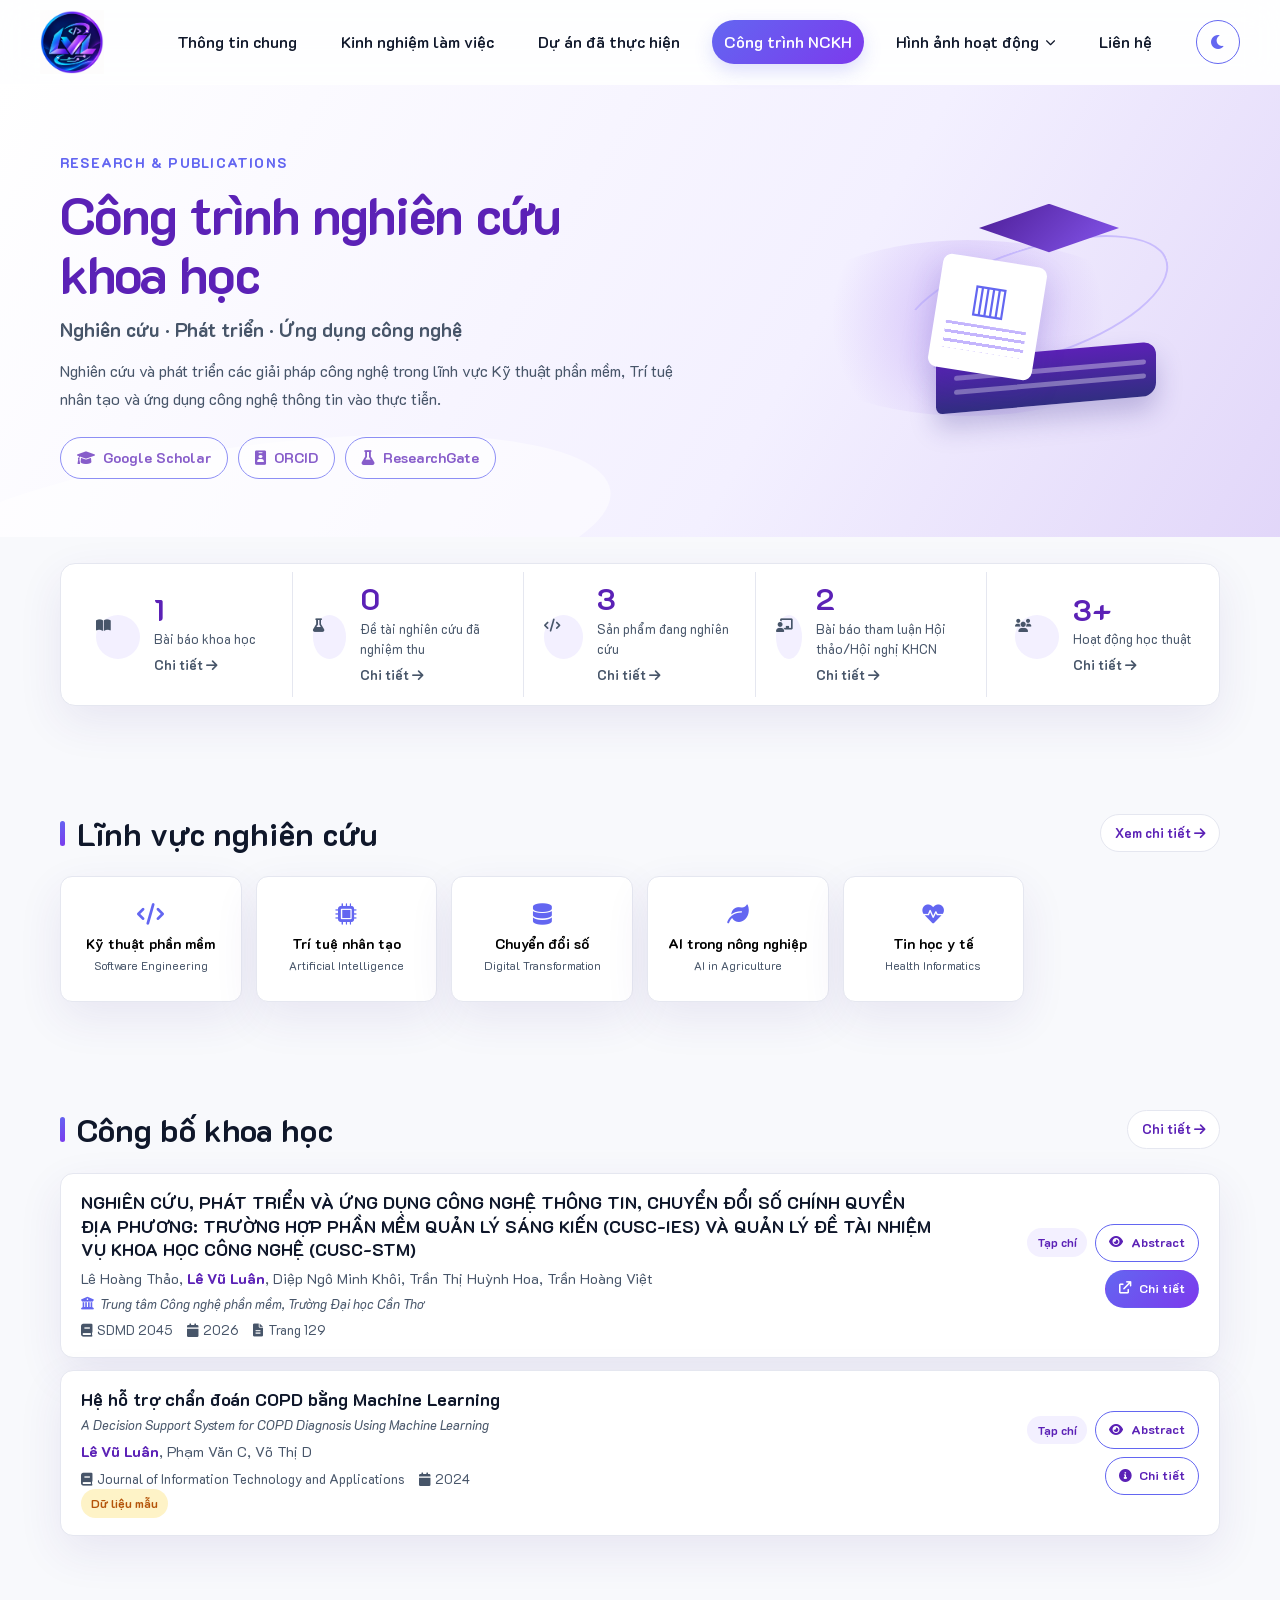
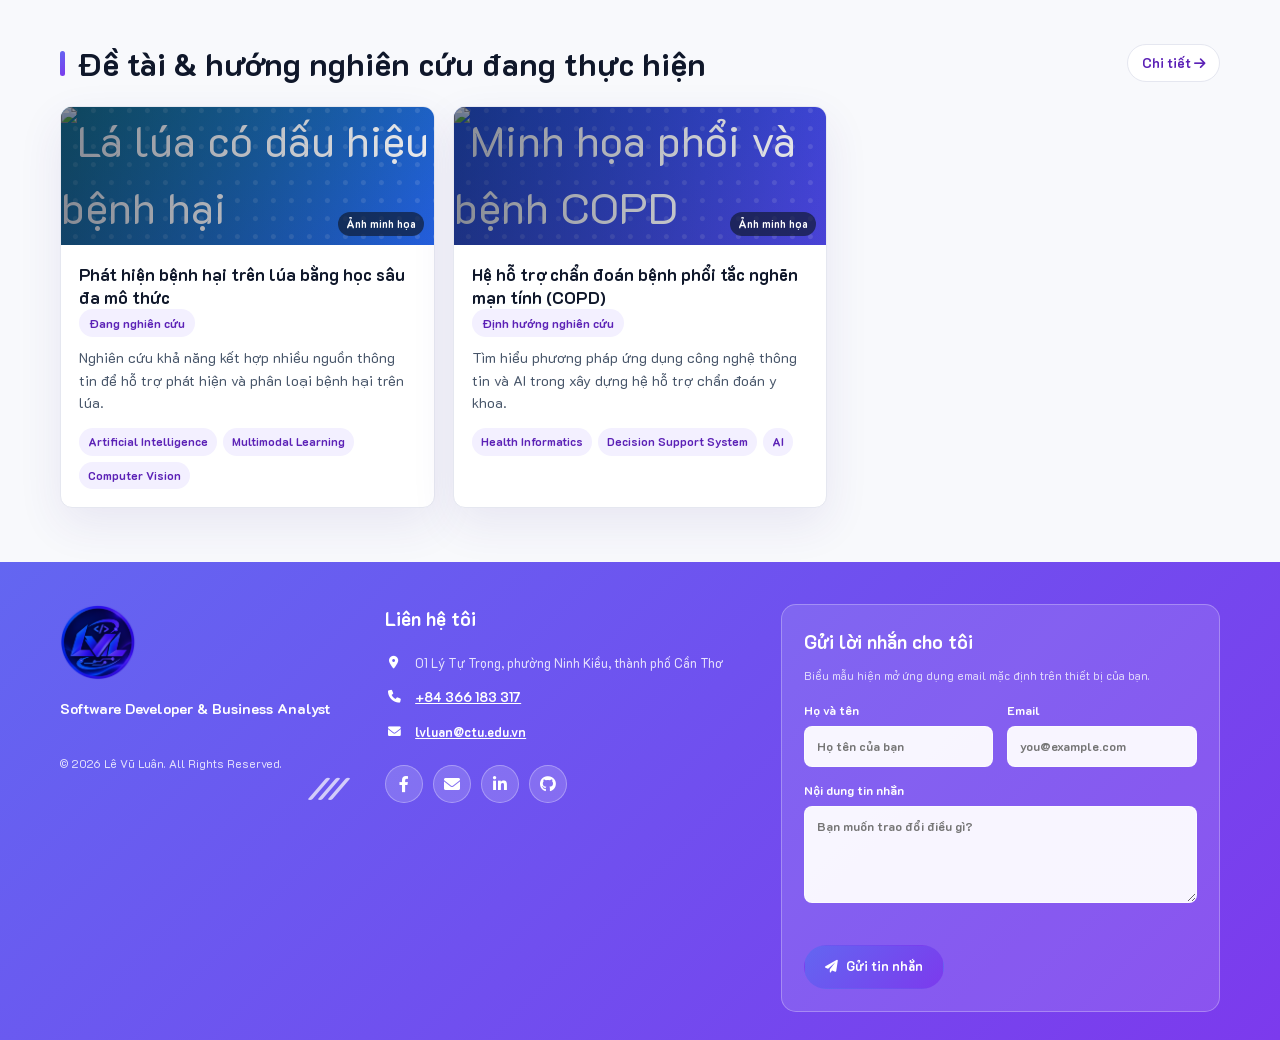
==== commit 0cb97192: "Update information" ====
--- a/research.html
+++ b/research.html
@@ -37,15 +37,14 @@
     <main class="research-main">
       <section class="research-hero" aria-labelledby="research-title"><div class="container research-hero-grid"><div class="research-hero-copy research-reveal"><p class="research-eyebrow">RESEARCH &amp; PUBLICATIONS</p><h1 id="research-title">Công trình nghiên cứu khoa học</h1><p class="research-subtitle">Nghiên cứu · Phát triển · Ứng dụng công nghệ</p><p class="research-intro">Nghiên cứu và phát triển các giải pháp công nghệ trong lĩnh vực Kỹ thuật phần mềm, Trí tuệ nhân tạo và ứng dụng công nghệ thông tin vào thực tiễn.</p><div class="academic-links" id="academicLinks" aria-label="Hồ sơ học thuật"></div></div><div class="research-hero-art research-reveal" aria-label="Minh họa nghiên cứu khoa học"><div class="academic-art" aria-hidden="true"><span class="art-glow"></span><span class="art-cap"></span><span class="art-book"></span><span class="art-paper"></span></div></div></div></section>
 
-      <section class="research-section compact" aria-label="Thống kê nghiên cứu"><div class="container"><div class="research-stats" id="researchStats"></div></div></section>
+      <section class="research-section compact" id="research-stats" aria-label="Thống kê nghiên cứu"><div class="container"><div class="research-stats" id="researchStats"></div></div></section>
 
       <section class="research-section" aria-labelledby="interests-title"><div class="container"><div class="research-section-heading"><h2 id="interests-title">Lĩnh vực nghiên cứu</h2><button class="section-action" type="button" data-open-interests>Xem chi tiết <i class="fas fa-arrow-right" aria-hidden="true"></i></button></div><div class="interest-grid" id="interestGrid"></div></div></section>
 
-      <section class="research-section" aria-labelledby="publications-title"><div class="container"><div class="research-section-heading"><h2 id="publications-title">Công bố khoa học</h2><span class="section-action">Xem tất cả <i class="fas fa-arrow-right" aria-hidden="true"></i></span></div><div class="publication-list" id="publicationList"></div></div></section>
+      <section class="research-section" id="publications" aria-labelledby="publications-title"><div class="container"><div class="research-section-heading"><h2 id="publications-title">Công bố khoa học</h2><a class="section-action" href="#publications">Chi tiết <i class="fas fa-arrow-right" aria-hidden="true"></i></a></div><div class="publication-list" id="publicationList"></div></div></section>
 
-      <section class="research-section" aria-labelledby="research-projects-title"><div class="container"><div class="research-section-heading"><h2 id="research-projects-title">Đề tài &amp; hướng nghiên cứu đang thực hiện</h2><span class="section-action">Xem tất cả <i class="fas fa-arrow-right" aria-hidden="true"></i></span></div><div class="research-project-grid" id="researchProjectGrid"></div></div></section>
+      <section class="research-section" id="research-projects" aria-labelledby="research-projects-title"><div class="container"><div class="research-section-heading"><h2 id="research-projects-title">Đề tài &amp; hướng nghiên cứu đang thực hiện</h2><a class="section-action" href="#research-projects">Chi tiết <i class="fas fa-arrow-right" aria-hidden="true"></i></a></div><div class="research-project-grid" id="researchProjectGrid"></div></div></section>
 
-      <section class="research-section" aria-labelledby="research-products-title"><div class="container"><div class="research-section-heading"><h2 id="research-products-title">Sản phẩm nghiên cứu cá nhân</h2><span class="section-action">Xem tất cả <i class="fas fa-arrow-right" aria-hidden="true"></i></span></div><div class="research-product-grid" id="researchProductGrid"></div></div></section>
     </main>
 
     <footer class="site-footer research-footer" id="contact" aria-labelledby="contact-title"><div class="container"><div class="footer-grid"><div class="footer-brand-column"><a class="brand brand-footer" href="./index.html#home" aria-label="Về trang chủ"><img class="brand-logo" src="./assets/img/logo.png" alt="Lê Vũ Luân" /></a><p class="footer-intro">Software Developer &amp; Business Analyst</p><p class="footer-copy">© <span id="currentYear"></span> Lê Vũ Luân. All Rights Reserved.</p><span class="footer-mark" aria-hidden="true">///</span></div><div class="footer-contact-column"><h2 id="contact-title">Liên hệ tôi</h2><div class="contact-line"><i class="fas fa-location-dot" aria-hidden="true"></i><span>01 Lý Tự Trọng, phường Ninh Kiều, thành phố Cần Thơ</span></div><div class="contact-line"><i class="fas fa-phone" aria-hidden="true"></i><a href="tel:+84366183317">+84 366 183 317</a></div><div class="contact-line"><i class="fas fa-envelope" aria-hidden="true"></i><a href="mailto:lvluan@ctu.edu.vn">lvluan@ctu.edu.vn</a></div><div class="social-links" aria-label="Mạng xã hội"><a href="https://www.facebook.com/vuluan652024" class="social-link" target="_blank" rel="noopener noreferrer" aria-label="Facebook"><i class="fab fa-facebook-f" aria-hidden="true"></i></a><a href="mailto:lvluan@ctu.edu.vn" class="social-link" aria-label="Email"><i class="fas fa-envelope" aria-hidden="true"></i></a><a href="https://www.linkedin.com/in/ken-l-ab175b185/" class="social-link" target="_blank" rel="noopener noreferrer" aria-label="LinkedIn"><i class="fab fa-linkedin-in" aria-hidden="true"></i></a><a href="https://github.com/LVLuan6594" class="social-link" target="_blank" rel="noopener noreferrer" aria-label="GitHub"><i class="fab fa-github" aria-hidden="true"></i></a></div></div><form class="contact-form footer-form" id="contactForm" novalidate><h2>Gửi lời nhắn cho tôi</h2><p class="form-note">Biểu mẫu hiện mở ứng dụng email mặc định trên thiết bị của bạn.</p><div class="form-grid"><label><span>Họ và tên</span><input type="text" id="name" name="name" autocomplete="name" required placeholder="Họ tên của bạn" /></label><label><span>Email</span><input type="email" id="email" name="email" autocomplete="email" required placeholder="you@example.com" /></label></div><label><span>Nội dung tin nhắn</span><textarea id="message" name="message" rows="4" required placeholder="Bạn muốn trao đổi điều gì?"></textarea></label><p class="form-error" id="formError" role="alert" aria-live="polite"></p><button class="button button-primary" type="submit"><i class="fas fa-paper-plane" aria-hidden="true"></i> Gửi tin nhắn</button></form></div></div></footer>
--- a/assets/css/style.css
+++ b/assets/css/style.css
@@ -40,6 +40,10 @@
   .site-header .theme-toggle{align-self:auto;margin-left:12px}
 }
 
+/* Giữ tên chức danh liền mạch trên desktop; mobile vẫn cho phép xuống dòng tự nhiên. */
+.hero-role{white-space:nowrap;font-size:clamp(1.05rem,1.55vw,1.35rem)}
+@media(max-width:760px){.hero-role{white-space:normal}}
+
 @media(max-width:760px){
   .site-header .nav-container{width:calc(100% - 32px);min-height:72px;height:72px;padding:0 8px}
   .site-header .brand-logo{width:54px;height:54px;flex-basis:54px}
--- a/assets/css/research.css
+++ b/assets/css/research.css
@@ -4,3 +4,15 @@
 @media(max-width:760px){.research-main{padding-top:72px}.research-hero{padding:48px 0 38px}.research-hero-grid{grid-template-columns:1fr;gap:10px}.research-hero-art{min-height:190px}.academic-art{transform:scale(.82);transform-origin:center}.research-intro{font-size:.95rem}.academic-links{gap:8px}.academic-link{font-size:.82rem;padding:8px 12px}.research-section{padding:40px 0}.research-section-heading{margin-bottom:18px}.research-section-heading h2{font-size:1.55rem}.research-stats{grid-template-columns:repeat(2,1fr)}.research-stat{justify-content:flex-start;padding:12px 15px;border-bottom:1px solid var(--border)}.research-stat:nth-child(2){border-right:0}.research-stat:nth-child(3),.research-stat:nth-child(4){border-bottom:0}.research-stat strong{font-size:1.55rem}.research-stat span{font-size:.74rem}.interest-grid{grid-template-columns:repeat(2,1fr);gap:10px}.interest-card{min-height:112px}.publication-item{grid-template-columns:54px 1fr;gap:13px;padding:15px}.publication-cover{width:54px;height:68px;font-size:.55rem}.publication-content h3{font-size:1rem}.publication-authors{font-size:.82rem}.publication-meta{font-size:.76rem}.publication-actions{grid-column:1/-1;justify-content:flex-start;max-width:none;padding-top:2px}.publication-actions .publication-type{margin-right:auto}.research-project-grid,.research-product-grid{grid-template-columns:1fr}.research-project-visual,.research-product-visual{height:150px}.research-modal{padding:12px}.research-modal-dialog{padding:22px 18px}.research-modal-dialog h2{font-size:1.25rem}.research-modal-content{font-size:.9rem}}
 @media(max-width:390px){.research-stat{gap:8px;padding:11px 9px}.research-stat-icon{width:36px;height:36px;font-size:1rem}.research-stat strong{font-size:1.35rem}.research-stat span{font-size:.68rem}.interest-card h3{font-size:.8rem}.academic-link{width:100%;justify-content:center}}
 @media(prefers-reduced-motion:reduce){.research-reveal,.research-modal-dialog{transition:none}}
+.research-stats{grid-template-columns:repeat(5,1fr)}
+@media(max-width:1000px){.research-stats{grid-template-columns:repeat(3,1fr)}.research-stat:nth-child(3){border-right:0}.research-stat:nth-child(4),.research-stat:nth-child(5){border-top:1px solid var(--border)}}
+@media(max-width:760px){.research-stats{grid-template-columns:repeat(2,1fr)}.research-stat{padding:12px 15px}.research-stat:nth-child(2),.research-stat:nth-child(4){border-right:0}.research-stat:nth-child(3){border-right:1px solid var(--border)}.research-stat:nth-child(3),.research-stat:nth-child(4){border-top:1px solid var(--border)}.research-stat:nth-child(5){grid-column:1/-1;border-top:1px solid var(--border);border-right:0}.research-stat span{font-size:.72rem}}
+.publication-full-title{margin-top:4px;color:var(--muted);font-size:.8rem;font-style:italic;line-height:1.45}
+.publication-affiliation{display:flex;align-items:flex-start;gap:6px;margin-top:5px;color:var(--muted);font-size:.8rem;line-height:1.45;font-style:italic}.publication-affiliation i{margin-top:3px;color:var(--primary)}
+.abstract-heading{margin:22px 0 8px;color:var(--deep);font-size:1rem;letter-spacing:.04em}.research-modal-content>p{white-space:normal;text-align:justify}
+.publication-item{grid-template-columns:minmax(0,1fr) auto}.publication-cover{display:none}
+@media(max-width:760px){.publication-item{grid-template-columns:1fr}}
+.research-stat{color:inherit;text-decoration:none;cursor:pointer}.research-stat-icon{margin-top:0}.research-stat-label{margin-top:5px}.research-stat-detail{margin-top:8px;color:var(--primary);font-size:.7rem;font-weight:700}.research-stat:hover .research-stat-detail{color:var(--deep)}
+.stat-detail-list{display:grid;gap:10px}.stat-detail-item{display:flex;align-items:center;justify-content:space-between;gap:14px;padding:14px;border:1px solid var(--border);border-radius:10px;background:var(--bg)}.stat-detail-item strong{display:block;color:var(--text);font-size:.95rem;line-height:1.4}.stat-detail-item span{display:block;margin-top:4px;color:var(--muted);font-size:.8rem;line-height:1.45}.stat-detail-item .button{flex:none}
+@media(max-width:520px){.stat-detail-item{align-items:flex-start;flex-direction:column}.stat-detail-item .button{width:100%}}
+.research-project-visual img{position:absolute;inset:0;width:100%;height:100%;object-fit:cover}.research-project-visual:before{content:'';position:absolute;inset:0;z-index:1;background:linear-gradient(90deg,rgba(15,23,42,.5),rgba(15,23,42,.08))}.research-image-credit{position:absolute;right:10px;bottom:9px;z-index:2;padding:4px 8px;border-radius:999px;background:rgba(15,23,42,.65);color:#fff;font-size:.66rem;font-weight:700}.image-source{font-size:.85rem;color:var(--muted)}.image-source a{color:var(--deep);font-weight:700}
